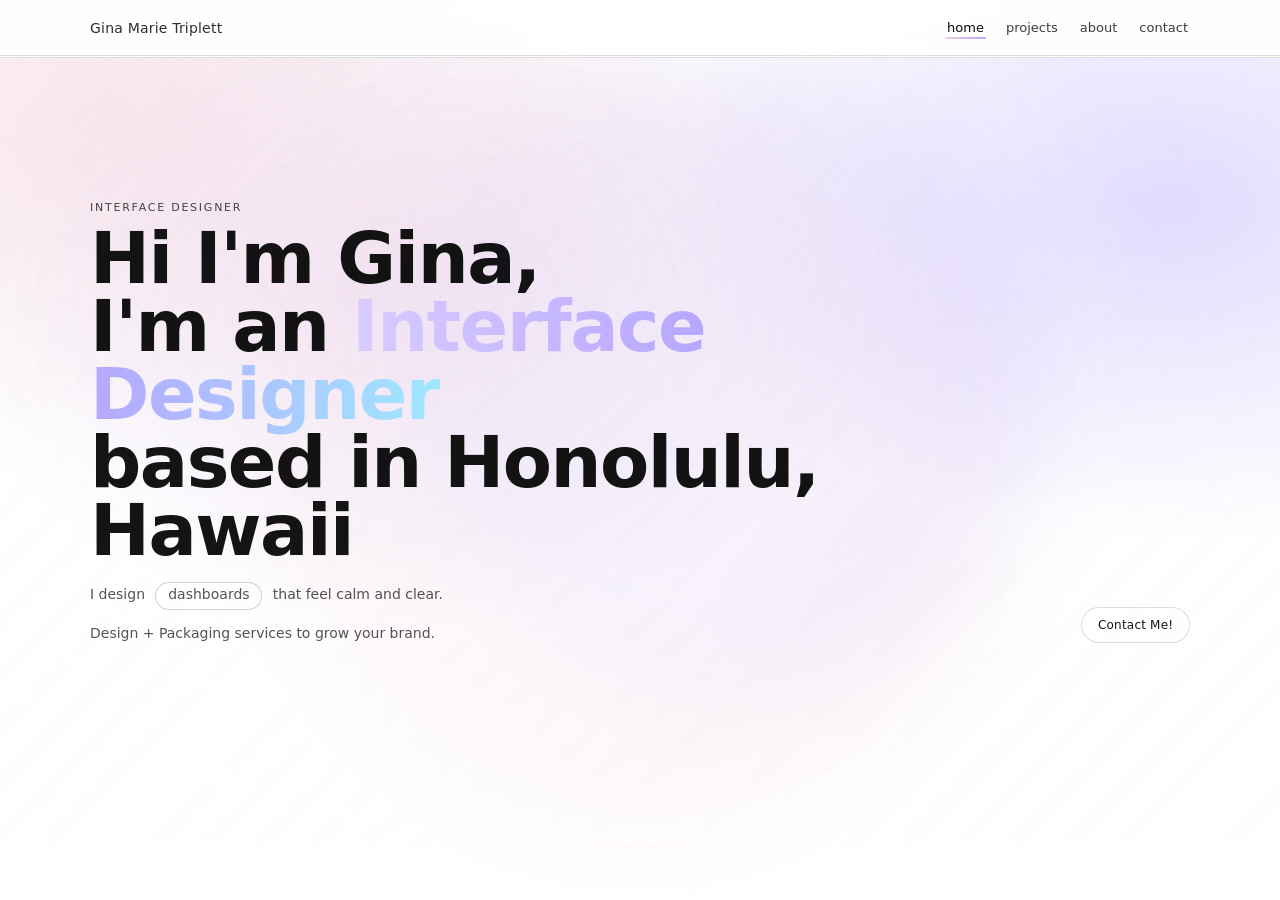
==== index.html @ 63e557dd "init" ====
<!doctype html>
<html lang="en">

<head>
    <meta charset="utf-8" />
    <meta name="viewport" content="width=device-width,initial-scale=1" />
    <title>Gina Marie Triplett — Portfolio</title>

    <!-- CONNECT CSS -->
    <link rel="stylesheet" href="./css/style.css" />
</head>

<body class="is-loading">

    <!-- FLUID BACKGROUND (GLOBAL) -->
    <div class="bg" aria-hidden="true">
        <div class="blob blob--1"></div>
        <div class="blob blob--2"></div>
        <div class="blob blob--3"></div>
    </div>

    <!-- LOADER -->
    <div class="loader" id="loader" aria-label="Loading screen" role="status">
        <div class="loader-parallax" aria-hidden="true">
            <div class="layer l1"></div>
            <div class="layer l2"></div>
            <div class="layer l3"></div>
            <div class="layer grain"></div>
        </div>

        <div class="loader-inner">
            <div class="loader-row">
                <span class="loader-brand">Gina Marie Triplett</span>
                <span class="loader-pct" id="loaderPct">0%</span>
            </div>

            <div class="loader-bar" aria-hidden="true">
                <div class="loader-fill" id="loaderFill"></div>
            </div>

            <p class="loader-sub">Loading portfolio…</p>
        </div>
    </div>

    <!-- HEADER -->
    <header class="site-header">
        <div class="wrap nav">
            <a class="brand" href="#top">Gina Marie Triplett</a>

            <nav class="menu" aria-label="Primary">
                <a href="#top" class="active">home</a>
                <a href="#projects">projects</a>
                <a href="#about">about</a>
                <a href="#contact">contact</a>
            </nav>
        </div>

        <div class="progress" aria-hidden="true">
            <span id="progressFill"></span>
        </div>
    </header>

    <!-- SNAP SCROLL -->
    <main class="snap" id="snap">

        <!-- HERO -->
        <section class="snap-sec hero" id="top" aria-label="Hero" data-theme="hero">
            <div class="hero-parallax" aria-hidden="true">
                <div class="layer l1"></div>
                <div class="layer l2"></div>
                <div class="layer l3"></div>
                <div class="layer grain"></div>
            </div>

            <div class="wrap hero-grid">
                <div class="hero-copy anim hero-parallax-text">
                    <p class="eyebrow">INTERFACE DESIGNER</p>

                    <h1 class="typing">
                        Hi I'm Gina,<br>
                        I'm an <span class="accent">Interface Designer</span><br>
                        based in Honolulu, Hawaii
                    </h1>

                    <p class="rotator" aria-label="Rotating tagline">
                        <span>I design</span>
                        <span class="rotator-word" id="rotWord">interfaces</span>
                        <span>that feel calm and clear.</span>
                    </p>

                    <p class="lead">Design + Packaging services to grow your brand.</p>
                </div>

                <div class="hero-cta anim hero-parallax-text">
                    <a class="btn btn-outline" href="#contact">Contact Me!</a>
                </div>
            </div>
        </section>

        <!-- PROJECTS -->
        <section class="snap-sec projects" id="projects" aria-label="Projects" data-theme="projects">
            <div class="wrap panel panel--glass">

                <div class="strip" aria-label="Skills banner">
                    <div class="strip-inner">
                        <div class="marquee" aria-hidden="true">
                            <span>Interface Design</span><span class="dot">•</span>
                            <span>Design Systems</span><span class="dot">•</span>
                            <span>Logo Design</span><span class="dot">•</span>
                            <span>Brand Identity</span><span class="dot">•</span>
                            <span>Packaging Strategy</span><span class="dot">•</span>
                            <span>Scroll-Trigger Transitions</span><span class="dot">•</span>
                            <span>Motion &amp; Animation</span><span class="dot">•</span>
                            <span>Interactive Prototypes</span><span class="dot">•</span>
                            <span>Responsive Web Design</span><span class="dot">•</span>
                            <span>UI Architecture</span><span class="dot">•</span>
                            <span>Thoughtful Micro-Interactions</span><span class="dot">•</span>
                            <span>Calm, Clear UX</span><span class="dot">•</span>
                            <span>Designed in Honolulu</span><span class="dot">•</span>

                            <span>Interface Design</span><span class="dot">•</span>
                            <span>Design Systems</span><span class="dot">•</span>
                            <span>Logo Design</span><span class="dot">•</span>
                            <span>Brand Identity</span><span class="dot">•</span>
                            <span>Packaging Strategy</span><span class="dot">•</span>
                            <span>Scroll-Trigger Transitions</span><span class="dot">•</span>
                            <span>Motion &amp; Animation</span><span class="dot">•</span>
                            <span>Interactive Prototypes</span><span class="dot">•</span>
                            <span>Responsive Web Design</span><span class="dot">•</span>
                            <span>UI Architecture</span><span class="dot">•</span>
                            <span>Thoughtful Micro-Interactions</span><span class="dot">•</span>
                            <span>Calm, Clear UX</span><span class="dot">•</span>
                            <span>Designed in Honolulu</span><span class="dot">•</span>
                        </div>
                    </div>
                </div>

                <div class="section-head anim">
                    <p class="eyebrow">SELECTED WORK</p>
                    <h2 class="h2">Projects</h2>
                    <p class="muted">A few highlights from UI, branding, and web builds.</p>
                </div>

                <div class="grid anim" aria-label="Project grid">
                    <a class="card card--featured" href="aetherair-branding/index.html">
                        <div class="thumb"
                            style="background-image:url('aetherair-branding/img/1-branding-airline-gate-aa.png')"></div>
                        <div class="meta">
                            <h3>Aether Airlines - Branding</h3>
                            <p>Logo Design, Brand Identity</p>
                        </div>
                    </a>

                    <a class="card" href="#">
                        <div class="thumb" style="background-image:url('img/1-aetherair-website.png')">
                        </div>
                        <div class="meta">
                            <h3>Aether Airlines - Website</h3>
                            <p>Responsive Web Design, UI Architecture</p>
                        </div>
                    </a>

                    <a class="card" href="#">
                        <div class="thumb" style="background-image:url('img/1-aetherair-mobileapp.png')">
                        </div>
                        <div class="meta">
                            <h3>Aether Airlines - Mobile App</h3>
                            <p>Mobile Design, Airline Mobile Features</p>
                        </div>
                    </a>

                    <a class="card" href="#">
                        <div class="thumb" style="background-image:url('img/amsterdam-thumbnail-logo.png')">
                        </div>
                        <div class="meta">
                            <h3>Amsterdam Logo</h3>
                            <p>Logo Design</p>
                        </div>
                    </a>

                    <a class="card" href="#">
                        <div class="thumb" style="background-image:url('img/animation-yellow-bg-logo.png')">
                        </div>
                        <div class="meta">
                            <h3>L&L Animation</h3>
                            <p>Motion Graphics, Brand Identity Animation</p>
                        </div>
                    </a>

                    <a class="card" href="#">
                        <div class="thumb" style="background-image:url('img/volt-mock-logo.png')">
                        </div>
                        <div class="meta">
                            <h3>Volt Fitness Tracker</h3>
                            <p>Brand Identity, Logo Design, Website Design</p>
                        </div>
                    </a>
                </div>
            </div>
        </section>

        <!-- ABOUT -->
        <section class="snap-sec about" id="about" aria-label="About" data-theme="about">
            <div class="wrap panel panel--glass">
                <div class="about-card anim">
                    <img class="about-img" src="img/1-profilepic.jpg" alt="Portrait of Gina Marie Triplett" />

                    <div class="about-copy">
                        <p class="eyebrow">THE CREATIVE</p>
                        <h2>About Me</h2>

                        <p class="muted">
                            I’m an interface designer based in Honolulu, focused on building clean, structured visual
                            systems for digital products. My work emphasizes clarity, consistency, and thoughtful
                            interaction design.
                        </p>

                        <p class="muted">
                            Outside of design, I’m usually at the beach, running, or training at the gym.
                            I also love baking and decompressing with Nintendo Switch games.
                        </p>

                        <a class="btn btn-outline" href="#">Read More</a>
                    </div>
                </div>
            </div>
        </section>

        <!-- CONTACT -->
        <section class="snap-sec contact" id="contact" aria-label="Contact" data-theme="contact">
            <div class="wrap panel panel--glass">
                <div class="contact-card anim">
                    <div class="contact-copy">
                        <p class="eyebrow">WORK TOGETHER</p>
                        <h2>Contact</h2>
                        <p class="muted">Impacting the world one design at a time.</p>

                        <div class="contact-actions">
                            <a class="btn btn-outline" href="#" target="_blank" rel="noreferrer">LinkedIn</a>
                            <a class="btn btn-outline" href="mailto:you@example.com">Email</a>
                            <a class="btn btn-outline" href="#" target="_blank" rel="noreferrer">Resume</a>
                        </div>
                    </div>
                </div>
            </div>
        </section>

        <!-- FOOTER -->
        <section class="snap-sec footer-sec" aria-label="Footer" data-theme="footer">
            <footer class="footer wrap anim">
                <div class="footer-row">
                    <small>© <span id="year"></span> Gina Marie Triplett</small>
                    <nav class="footer-links" aria-label="Footer links">
                        <a href="#top">Home</a>
                        <a href="#projects">Projects</a>
                        <a href="#about">About</a>
                        <a href="#contact">Contact</a>
                    </nav>
                </div>
            </footer>
        </section>

    </main>

    <!-- CONNECT JS -->
    <script src="./js/script.js"></script>
</body>

</html>
---- css/style.css ----
/* =========================================================
   01) TOKENS / ROOT
========================================================= */
:root {
    --bg: #ffffff;
    --ink: #0b0b0b;
    --muted: rgba(11, 11, 11, .65);
    --line: rgba(11, 11, 11, .14);

    --pink: #f6cfd9;
    --purple: #b6a7ff;

    --radius: 999px;
    --wrap: 1100px;
    --headerH: 56px;

    --grad: linear-gradient(135deg, var(--pink), var(--purple));

    --mx: 50vw;
    --my: 50vh;

    --c1: rgba(246, 207, 217, .50);
    --c2: rgba(182, 167, 255, .42);
    --c3: rgba(255, 255, 255, .14);
}

/* =========================================================
   02) BASE / RESET
========================================================= */
* {
    box-sizing: border-box;
}

html,
body {
    height: 100%;
}

body {
    margin: 0;
    font-family: ui-sans-serif, system-ui, -apple-system, Segoe UI, Roboto, Helvetica, Arial;
    color: var(--ink);
    background: var(--bg);
    overflow: hidden;
}

a {
    color: inherit;
    text-decoration: none;
}

.wrap {
    width: min(var(--wrap), calc(100% - 56px));
    margin-inline: auto;
}

.eyebrow {
    margin: 0 0 10px;
    font-size: 11px;
    letter-spacing: .16em;
    text-transform: uppercase;
    opacity: .78;
}

.h2 {
    margin: 0 0 10px;
    font-size: clamp(28px, 3.2vw, 44px);
    letter-spacing: -.02em;
}

.muted {
    margin: 0;
    color: var(--muted);
}

.snap,
.site-header,
.loader {
    position: relative;
    z-index: 1;
}

/* =========================================================
   02.5) LOADER
========================================================= */
body.is-loading {
    overflow: hidden;
}

body.is-loading .snap {
    pointer-events: none;
}

.loader {
    position: fixed;
    inset: 0;
    z-index: 9999;
    display: grid;
    place-items: center;
    overflow: hidden;
    background: transparent;
    transition: opacity .5s ease, visibility .5s ease;
}

.loader.is-hidden {
    opacity: 0;
    visibility: hidden;
    pointer-events: none;
}

.loader-parallax {
    position: absolute;
    inset: 0;
    pointer-events: none;
}

.loader-parallax .layer.l1 {
    position: absolute;
    inset: -10%;
    background: var(--grad);
    opacity: .85;
    transform: translate3d(0, calc(var(--lpy, 0px) * 0.12), 0) scale(1.05);
}

.loader-parallax .layer.l2 {
    position: absolute;
    inset: -20%;
    background:
        radial-gradient(circle at 18% 28%, rgba(255, 255, 255, .55), transparent 42%),
        radial-gradient(circle at 80% 40%, rgba(255, 255, 255, .35), transparent 46%),
        radial-gradient(circle at 55% 78%, rgba(0, 0, 0, .10), transparent 44%);
    transform: translate3d(0, calc(var(--lpy, 0px) * 0.22), 0);
    filter: blur(2px);
    opacity: .92;
}

.loader-parallax .layer.l3 {
    position: absolute;
    inset: 0;
    background:
        radial-gradient(circle at 50% 30%, rgba(255, 255, 255, .25), transparent 52%),
        radial-gradient(circle at 50% 90%, rgba(0, 0, 0, .12), transparent 45%);
    transform: translate3d(0, calc(var(--lpy, 0px) * 0.34), 0);
    opacity: .9;
}

.loader-parallax .layer.grain {
    position: absolute;
    inset: 0;
    opacity: .22;
    background-image:
        repeating-linear-gradient(0deg, rgba(0, 0, 0, .06), rgba(0, 0, 0, .06) 1px, transparent 1px, transparent 3px),
        repeating-linear-gradient(90deg, rgba(0, 0, 0, .04), rgba(0, 0, 0, .04) 1px, transparent 1px, transparent 4px);
    mix-blend-mode: soft-light;
}

.loader-inner {
    position: relative;
    z-index: 1;
    width: min(520px, calc(100% - 56px));
    background: rgba(255, 255, 255, .62);
    border: 1px solid rgba(0, 0, 0, .12);
    border-radius: 22px;
    padding: 18px;
    backdrop-filter: blur(10px);
    -webkit-backdrop-filter: blur(10px);
    box-shadow: 0 22px 70px rgba(0, 0, 0, .12);
}

.loader-row {
    display: flex;
    align-items: baseline;
    justify-content: space-between;
    gap: 16px;
    margin-bottom: 12px;
}

.loader-brand {
    font-size: 14px;
    letter-spacing: .2px;
    opacity: .9;
}

.loader-pct {
    font-size: 12px;
    opacity: .8;
}

.loader-bar {
    height: 10px;
    border-radius: 999px;
    border: 1px solid rgba(0, 0, 0, .16);
    overflow: hidden;
    background: rgba(255, 255, 255, .60);
}

.loader-fill {
    height: 100%;
    width: 0%;
    background: rgba(0, 0, 0, .85);
    border-radius: 999px;
    transition: width .08s linear;
}

.loader-sub {
    margin: 12px 0 0;
    font-size: 12px;
    color: rgba(0, 0, 0, .65);
}

/* =========================================================
   03) GLOBAL FLUID BACKGROUND
========================================================= */
.bg {
    position: fixed;
    inset: 0;
    z-index: -1;
    overflow: hidden;
    pointer-events: none;
    background:
        radial-gradient(1200px 900px at 30% 10%, rgba(0, 0, 0, .03), transparent 60%),
        var(--bg);
}

.blob {
    position: absolute;
    left: var(--mx);
    top: var(--my);
    width: 58vmax;
    height: 58vmax;
    border-radius: 999px;
    transform: translate(-50%, -50%);
    filter: blur(44px);
    opacity: .95;
    will-change: left, top, transform;
    mix-blend-mode: normal;
}

.blob--1 {
    background: var(--c1);
}

.blob--2 {
    background: var(--c2);
    width: 50vmax;
    height: 50vmax;
    opacity: .85;
}

.blob--3 {
    background: var(--c3);
    width: 42vmax;
    height: 42vmax;
    opacity: .70;
}

.bg::after {
    content: "";
    position: absolute;
    inset: -20%;
    background:
        radial-gradient(circle at var(--mx) var(--my), rgba(0, 0, 0, .035), transparent 40%),
        repeating-linear-gradient(120deg, rgba(0, 0, 0, .02), rgba(0, 0, 0, .02) 1px, transparent 1px, transparent 12px);
    opacity: .22;
}

/* =========================================================
   04) SHARED COMPONENTS
========================================================= */
.btn {
    display: inline-flex;
    align-items: center;
    justify-content: center;
    padding: 10px 16px;
    border-radius: var(--radius);
    font-size: 12px;
    letter-spacing: .2px;
    white-space: nowrap;
}

.btn-outline {
    border: 1px solid var(--line);
    background: rgba(255, 255, 255, .45);
    transition: transform .25s ease, box-shadow .25s ease, border-color .25s ease;
}

.btn-outline:hover {
    border-color: rgba(182, 167, 255, .65);
    transform: translateY(-2px);
    box-shadow: 0 12px 28px rgba(182, 167, 255, .18);
}

.panel {
    border-radius: 28px;
    padding: clamp(22px, 4vw, 44px);
    border: 1px solid rgba(255, 255, 255, .40);
    background: rgba(255, 255, 255, .35);
    backdrop-filter: blur(12px);
    -webkit-backdrop-filter: blur(12px);
    box-shadow: 0 22px 70px rgba(0, 0, 0, .10);
}

.panel--glass {
    position: relative;
    overflow: hidden;
}

.panel--glass::before {
    content: "";
    position: absolute;
    inset: -2px;
    pointer-events: none;
    background:
        radial-gradient(900px 420px at 18% 12%, rgba(255, 255, 255, .55), transparent 55%),
        radial-gradient(700px 360px at 82% 8%, rgba(255, 255, 255, .35), transparent 60%);
    opacity: .55;
}

.panel--glass>* {
    position: relative;
    z-index: 1;
}

.anim {
    opacity: 0;
    transform: translateY(14px);
    transition: opacity .6s ease, transform .6s ease;
}

.anim.in {
    opacity: 1;
    transform: translateY(0);
}

/* =========================================================
   05) HEADER + SCROLLER
========================================================= */
.site-header {
    position: fixed;
    width: 100%;
    top: 0;
    z-index: 50;
    background: rgba(255, 255, 255, .92);
    backdrop-filter: blur(10px);
    border-bottom: 1px solid var(--line);
}

.nav {
    display: flex;
    align-items: center;
    justify-content: space-between;
    gap: 16px;
    padding: 14px 0;
}

.brand {
    font-size: 14px;
    letter-spacing: .2px;
    opacity: .85;
}

.menu {
    display: flex;
    gap: 18px;
    font-size: 13px;
}

.menu a {
    padding: 6px 2px;
    opacity: .8;
    position: relative;
}

.menu a.active {
    opacity: 1;
}

.menu a.active::after {
    content: "";
    position: absolute;
    left: 0;
    right: 0;
    bottom: 2px;
    height: 2px;
    background: linear-gradient(90deg, var(--pink), var(--purple));
    border-radius: 99px;
}

.progress {
    height: 2px;
    background: transparent;
    border-top: 1px solid var(--line);
}

.progress span {
    display: block;
    height: 100%;
    width: 0%;
    background: rgba(0, 0, 0, .8);
    transform-origin: left;
}

/* ✅ SINGLE, CLEAN SNAP CONFIG (this fixes “squished”) */
.snap {
    height: calc(100vh - var(--headerH));
    overflow-y: auto;
    scroll-snap-type: y proximity;
    /* smooth snap */
    scroll-behavior: smooth;
    scroll-padding-top: calc(var(--headerH) + 18px);
    overscroll-behavior: contain;
    -webkit-overflow-scrolling: touch;
}

.snap-sec {
    scroll-snap-align: start;
    min-height: calc(100vh - var(--headerH));
    padding-block: clamp(56px, 7vh, 92px);
    border-top: 1px solid var(--line);
    position: relative;
    display: block;
    scroll-margin-top: calc(var(--headerH) + 18px);
}

.snap-sec:first-child {
    border-top: 0;
}

.hero,
.projects,
.about,
.contact,
.footer-sec {
    background: transparent !important;
}

/* =========================================================
   06) HERO
========================================================= */
.hero {
    display: flex;
    align-items: center;
    overflow: hidden;
    color: rgba(0, 0, 0, .92);
}

.hero-parallax {
    position: absolute;
    inset: 0;
    z-index: 0;
    pointer-events: none;
}

.hero>.wrap {
    position: relative;
    z-index: 1;
}

.hero-parallax .l1 {
    position: absolute;
    inset: -12%;
    background:
        radial-gradient(900px 520px at 18% 22%, rgba(246, 207, 217, .55), transparent 60%),
        radial-gradient(820px 520px at 82% 30%, rgba(182, 167, 255, .45), transparent 62%),
        linear-gradient(135deg, rgba(255, 255, 255, .75), rgba(255, 255, 255, .55));
    opacity: .9;
    transform: translate3d(0, calc(var(--py, 0px) * .10), 0) scale(1.04);
}

.hero-parallax .l2 {
    position: absolute;
    inset: -10%;
    background:
        radial-gradient(circle at var(--mx) var(--my),
            rgba(255, 255, 255, .40),
            rgba(255, 255, 255, .10) 38%,
            transparent 62%);
    opacity: .8;
    transform: translate3d(0, calc(var(--py, 0px) * .16), 0);
}

.hero-parallax .l3 {
    position: absolute;
    inset: -18%;
    background:
        radial-gradient(720px 520px at var(--mx) var(--my), rgba(246, 207, 217, .30), transparent 62%),
        radial-gradient(760px 520px at var(--mx) var(--my), rgba(182, 167, 255, .24), transparent 64%);
    opacity: .7;
    filter: blur(2px);
    transform: translate3d(0, calc(var(--py, 0px) * .24), 0);
}

.hero-parallax .grain {
    position: absolute;
    inset: 0;
    opacity: .14;
    background-image:
        repeating-linear-gradient(0deg, rgba(0, 0, 0, .05), rgba(0, 0, 0, .05) 1px, transparent 1px, transparent 3px),
        repeating-linear-gradient(90deg, rgba(0, 0, 0, .035), rgba(0, 0, 0, .035) 1px, transparent 1px, transparent 4px);
    mix-blend-mode: soft-light;
}

.hero-grid {
    display: grid;
    grid-template-columns: 1fr auto;
    align-items: end;
    gap: 24px;
}

h1 {
    margin: 0;
    font-size: clamp(48px, 5.6vw, 82px);
    line-height: .95;
    letter-spacing: -1.5px;
}

.accent {
    background: linear-gradient(90deg, #d8ccff, #b6a7ff, #9fe7ff);
    -webkit-background-clip: text;
    background-clip: text;
    color: transparent;

    animation: floatText 4s ease-in-out infinite;
}

@keyframes floatText {
    0% {
        transform: translateY(0px);
    }

    50% {
        transform: translateY(-4px);
    }

    100% {
        transform: translateY(0px);
    }
}

.lead {
    margin: 14px 0 0;
    color: rgba(11, 11, 11, .7);
    font-size: 14px;
    line-height: 1.4;
}

.hero-parallax-text {
    transform: translate3d(0, calc(var(--tpy, 0px) * -0.10), 0);
    will-change: transform;
}

.rotator {
    margin: 18px 0 0;
    font-size: 14px;
    color: rgba(11, 11, 11, .7);
}

.rotator-word {
    display: inline-block;
    padding: 4px 8px 6px 8px;
    border-radius: 999px;
    border: 1px solid rgba(11, 11, 11, .18);
    background: rgba(255, 255, 255, .45);
    margin: 0 6px;
    min-width: 12ch;
    text-align: center;
    transition: opacity .25s ease, transform .25s ease;
    line-height: 1.1;
}

.rotator-word.fade {
    opacity: 0;
    transform: translateY(4px);
}

/* =========================================================
   07) PROJECTS
========================================================= */
.section-head {
    margin: 0 0 18px;
}

.strip {
    margin: 10px 0 26px;
    background: #242424;
    border-radius: 14px;
    overflow: hidden;
    border: 1px solid rgba(255, 255, 255, .15);
}

.strip-inner {
    overflow: hidden;
    padding: 14px 0;
}

.marquee {
    display: flex;
    align-items: center;
    gap: 18px;
    white-space: nowrap;
    animation: marquee 18s linear infinite;
    font-size: 13px;
    letter-spacing: .35px;
    font-weight: 550;
    color: #fff;
}

.marquee .dot {
    opacity: .7;
    color: rgba(255, 255, 255, .7);
}

@keyframes marquee {
    from {
        transform: translateX(0);
    }

    to {
        transform: translateX(-50%);
    }
}

.grid {
    display: grid;
    grid-template-columns: repeat(3, minmax(0, 1fr));
    grid-auto-rows: 1fr;
    gap: 16px;
}

.card--featured {
    grid-column: 1 / span 2;
    grid-row: span 2;
}

.card--featured .thumb {
    aspect-ratio: 16 / 11;
    min-height: 360px;
}

.card--featured .meta h3 {
    font-size: 16px;
}

@media (max-width: 900px) {
    .grid {
        grid-template-columns: 1fr;
    }

    .card--featured {
        grid-column: auto;
        grid-row: auto;
    }

    .card--featured .thumb {
        min-height: 240px;
    }
}

.card {
    border: 1px solid rgba(255, 255, 255, .42);
    border-radius: 18px;
    overflow: hidden;
    background: rgba(255, 255, 255, .42);
    backdrop-filter: blur(10px);
    -webkit-backdrop-filter: blur(10px);
    box-shadow: 0 18px 50px rgba(0, 0, 0, .10);
    transition: transform .25s ease, box-shadow .25s ease, border-color .25s ease;
}

.card:hover {
    transform: translateY(-6px);
    box-shadow: 0 26px 70px rgba(0, 0, 0, .16);
    border-color: rgba(255, 255, 255, .75);
}

.thumb {
    width: 100%;
    aspect-ratio: 16/10;
    background-size: cover;
    background-position: center;
    position: relative;
}

.thumb::after {
    content: "";
    position: absolute;
    inset: 0;
    background: linear-gradient(180deg, rgba(255, 255, 255, .10), rgba(0, 0, 0, .08));
}

.meta {
    padding: 12px 12px 14px;
}

.meta h3 {
    margin: 0;
    font-size: 14px;
    letter-spacing: -.01em;
}

.meta p {
    margin: 6px 0 0;
    font-size: 12px;
    color: var(--muted);
}

/* =========================================================
   08) ABOUT
========================================================= */
.about {
    display: flex;
    align-items: center;
    justify-content: center;
    color: var(--ink);
}

.about-card {
    width: min(1000px, 100%);
    display: grid;
    grid-template-columns: 380px 1fr;
    gap: 60px;
    align-items: center;
    border-radius: 32px;
    padding: 60px;
    background: rgba(255, 255, 255, .55);
    backdrop-filter: blur(10px);
    border: 1px solid rgba(255, 255, 255, .4);
}

.about-img {
    width: 100%;
    aspect-ratio: 1 / 1;
    border-radius: 22px;
    border: 1px solid rgba(255, 255, 255, .22);
    object-fit: cover;
    display: block;
}

/* =========================================================
   09) CONTACT
========================================================= */
.contact {
    display: flex;
    align-items: center;
    justify-content: center;
}

.contact-card {
    display: grid;
    grid-template-columns: 1fr 320px;
    gap: 40px;
    align-items: center;
    border-radius: 32px;
    padding: clamp(28px, 4.5vw, 60px);
    background: rgba(255, 255, 255, .55);
    backdrop-filter: blur(10px);
    border: 1px solid rgba(255, 255, 255, .4);
}

.contact-actions {
    display: flex;
    gap: 14px;
    flex-wrap: wrap;
    margin-top: 26px;
}

/* =========================================================
   10) FOOTER
========================================================= */
.footer-sec {
    display: flex;
    align-items: center;
}

.footer-row {
    display: flex;
    align-items: center;
    justify-content: space-between;
    gap: 16px;
    padding: 18px 0;
    border-top: 1px solid var(--line);
}

.footer-links {
    display: flex;
    gap: 14px;
    font-size: 12px;
    opacity: .75;
}

.footer-links a:hover {
    opacity: 1;
}

/* =========================================================
   11) RESPONSIVE
========================================================= */
@media (max-width: 900px) {
    .menu {
        display: flex;
        gap: 14px;
        font-size: 13px;
    }

    .menu a[href="#top"] {
        display: none;
    }

    .nav {
        padding: 12px 0;
    }

    .hero-grid {
        grid-template-columns: 1fr;
    }

    .about-card {
        grid-template-columns: 1fr;
        gap: 32px;
        padding: 44px;
    }

    .about-img {
        max-width: 420px;
        margin: 0 auto;
    }

    .contact-card {
        grid-template-columns: 1fr;
    }

    .contact-actions {
        justify-content: center;
    }
}
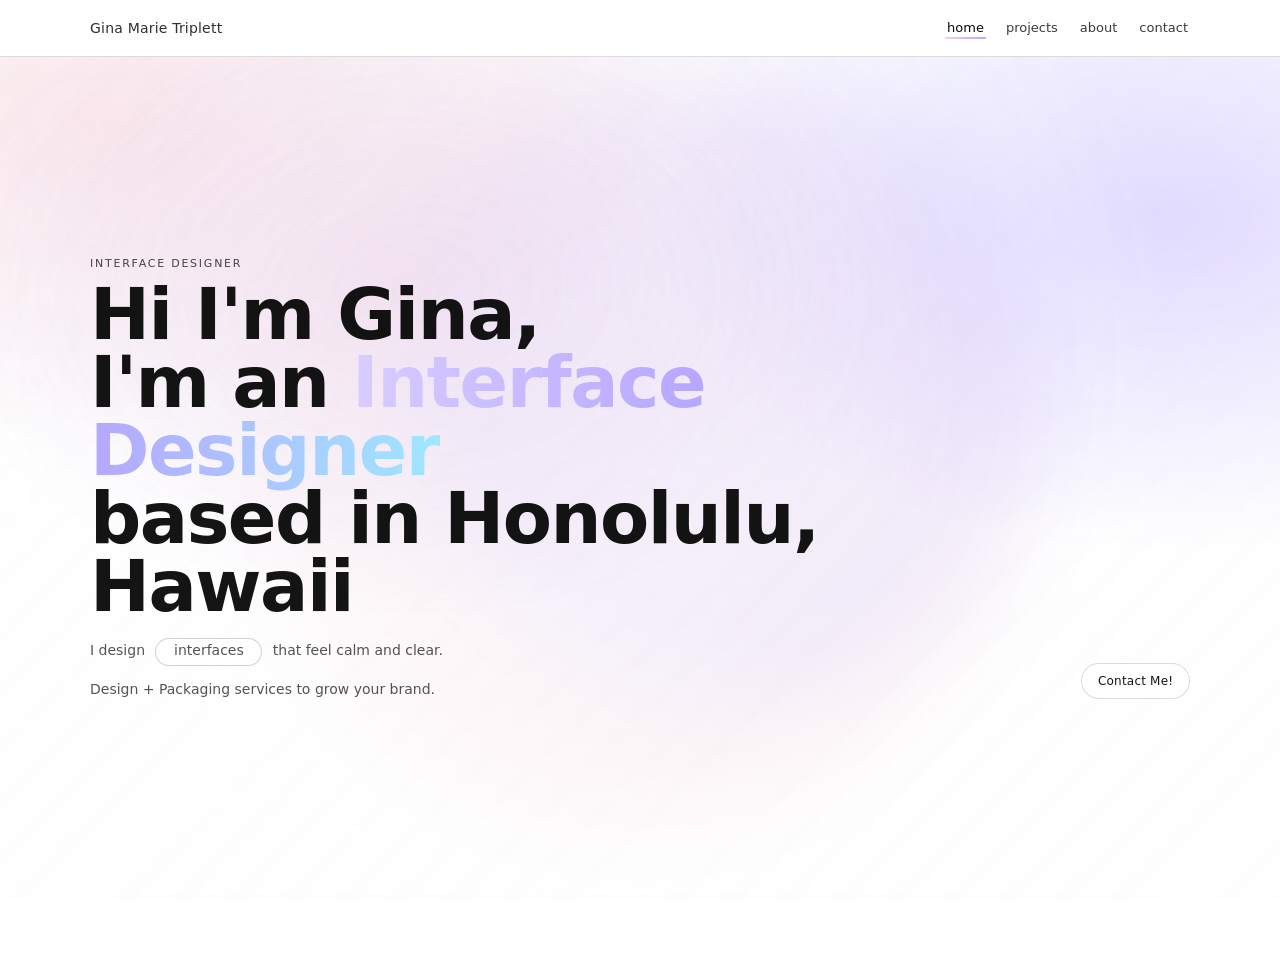
==== commit dfef7a7f: "seperated js into seperate files, fixed a bunch of other stuff" ====
--- a/index.html
+++ b/index.html
@@ -7,19 +7,22 @@
     <title>Gina Marie Triplett — Portfolio</title>
 
     <!-- CONNECT CSS -->
-    <link rel="stylesheet" href="./css/style.css" />
+    <link rel="stylesheet" href="css/style.css" />
 </head>
 
-<body class="is-loading">
+<body>
 
     <!-- FLUID BACKGROUND (GLOBAL) -->
+    <link rel="stylesheet" href="css/fluidbackground.css" />
     <div class="bg" aria-hidden="true">
         <div class="blob blob--1"></div>
         <div class="blob blob--2"></div>
         <div class="blob blob--3"></div>
     </div>
+    <script src="js/fluidbackground.js"></script>
 
     <!-- LOADER -->
+    <link rel="stylesheet" href="css/loader.css" />
     <div class="loader" id="loader" aria-label="Loading screen" role="status">
         <div class="loader-parallax" aria-hidden="true">
             <div class="layer l1"></div>
@@ -41,6 +44,7 @@
             <p class="loader-sub">Loading portfolio…</p>
         </div>
     </div>
+    <script src="js/loader.js"></script>
 
     <!-- HEADER -->
     <header class="site-header">
@@ -58,10 +62,11 @@
         <div class="progress" aria-hidden="true">
             <span id="progressFill"></span>
         </div>
+
     </header>
 
-    <!-- SNAP SCROLL -->
-    <main class="snap" id="snap">
+    <!-- SCROLL TRACKING -->
+    <main class="scroll-parent" id="scroll-parent">
 
         <!-- HERO -->
         <section class="snap-sec hero" id="top" aria-label="Hero" data-theme="hero">
@@ -143,8 +148,9 @@
 
                 <div class="grid anim" aria-label="Project grid">
                     <a class="card card--featured" href="aetherair-branding/index.html">
-                        <div class="thumb"
-                            style="background-image:url('aetherair-branding/img/1-branding-airline-gate-aa.png')"></div>
+                        <div class="thumb">
+                            <img src="aetherair-branding/img/1-branding-airline-gate-aa.png" alt="Aether Airlines branding shown on an airport gate sign" class="sr-only" width="" height="" />
+                        </div>
                         <div class="meta">
                             <h3>Aether Airlines - Branding</h3>
                             <p>Logo Design, Brand Identity</p>
@@ -152,7 +158,8 @@
                     </a>
 
                     <a class="card" href="#">
-                        <div class="thumb" style="background-image:url('img/1-aetherair-website.png')">
+                        <div class="thumb">
+                            <img src="img/1-aetherair-website.png" alt="Aether Airlines website design" class="sr-only" width="" height="" />
                         </div>
                         <div class="meta">
                             <h3>Aether Airlines - Website</h3>
@@ -262,8 +269,11 @@
 
     </main>
 
-    <!-- CONNECT JS -->
-    <script src="./js/script.js"></script>
+    <!-- ENABLE ON SCROLL TRIGGER EVENTS -->
+    <link rel="stylesheet" href="css/scrolltriggers.css">
+    <script src="js/scrolltriggers.js"></script>
+
+    
 </body>
 
 </html>
--- a/css/style.css
+++ b/css/style.css
@@ -36,12 +36,17 @@
     height: 100%;
 }
 
+/* ENABLE SMOOTH SCROLLING */
+html {
+    scroll-behavior: smooth;   
+}
+
 body {
     margin: 0;
     font-family: ui-sans-serif, system-ui, -apple-system, Segoe UI, Roboto, Helvetica, Arial;
     color: var(--ink);
     background: var(--bg);
-    overflow: hidden;
+    /* overflow: hidden; */
 }
 
 a {
@@ -80,189 +85,15 @@
     z-index: 1;
 }
 
-/* =========================================================
-   02.5) LOADER
-========================================================= */
-body.is-loading {
-    overflow: hidden;
-}
-
-body.is-loading .snap {
-    pointer-events: none;
-}
-
-.loader {
-    position: fixed;
-    inset: 0;
-    z-index: 9999;
-    display: grid;
-    place-items: center;
-    overflow: hidden;
-    background: transparent;
-    transition: opacity .5s ease, visibility .5s ease;
-}
-
-.loader.is-hidden {
-    opacity: 0;
-    visibility: hidden;
-    pointer-events: none;
-}
-
-.loader-parallax {
-    position: absolute;
-    inset: 0;
-    pointer-events: none;
-}
-
-.loader-parallax .layer.l1 {
-    position: absolute;
-    inset: -10%;
-    background: var(--grad);
-    opacity: .85;
-    transform: translate3d(0, calc(var(--lpy, 0px) * 0.12), 0) scale(1.05);
-}
-
-.loader-parallax .layer.l2 {
-    position: absolute;
-    inset: -20%;
-    background:
-        radial-gradient(circle at 18% 28%, rgba(255, 255, 255, .55), transparent 42%),
-        radial-gradient(circle at 80% 40%, rgba(255, 255, 255, .35), transparent 46%),
-        radial-gradient(circle at 55% 78%, rgba(0, 0, 0, .10), transparent 44%);
-    transform: translate3d(0, calc(var(--lpy, 0px) * 0.22), 0);
-    filter: blur(2px);
-    opacity: .92;
-}
-
-.loader-parallax .layer.l3 {
-    position: absolute;
-    inset: 0;
-    background:
-        radial-gradient(circle at 50% 30%, rgba(255, 255, 255, .25), transparent 52%),
-        radial-gradient(circle at 50% 90%, rgba(0, 0, 0, .12), transparent 45%);
-    transform: translate3d(0, calc(var(--lpy, 0px) * 0.34), 0);
-    opacity: .9;
-}
-
-.loader-parallax .layer.grain {
-    position: absolute;
-    inset: 0;
-    opacity: .22;
-    background-image:
-        repeating-linear-gradient(0deg, rgba(0, 0, 0, .06), rgba(0, 0, 0, .06) 1px, transparent 1px, transparent 3px),
-        repeating-linear-gradient(90deg, rgba(0, 0, 0, .04), rgba(0, 0, 0, .04) 1px, transparent 1px, transparent 4px);
-    mix-blend-mode: soft-light;
-}
-
-.loader-inner {
-    position: relative;
-    z-index: 1;
-    width: min(520px, calc(100% - 56px));
-    background: rgba(255, 255, 255, .62);
-    border: 1px solid rgba(0, 0, 0, .12);
-    border-radius: 22px;
-    padding: 18px;
-    backdrop-filter: blur(10px);
-    -webkit-backdrop-filter: blur(10px);
-    box-shadow: 0 22px 70px rgba(0, 0, 0, .12);
-}
-
-.loader-row {
-    display: flex;
-    align-items: baseline;
-    justify-content: space-between;
-    gap: 16px;
-    margin-bottom: 12px;
-}
-
-.loader-brand {
-    font-size: 14px;
-    letter-spacing: .2px;
-    opacity: .9;
-}
-
-.loader-pct {
-    font-size: 12px;
-    opacity: .8;
-}
-
-.loader-bar {
-    height: 10px;
-    border-radius: 999px;
-    border: 1px solid rgba(0, 0, 0, .16);
-    overflow: hidden;
-    background: rgba(255, 255, 255, .60);
-}
-
-.loader-fill {
-    height: 100%;
-    width: 0%;
-    background: rgba(0, 0, 0, .85);
-    border-radius: 999px;
-    transition: width .08s linear;
-}
-
-.loader-sub {
-    margin: 12px 0 0;
-    font-size: 12px;
-    color: rgba(0, 0, 0, .65);
-}
-
-/* =========================================================
-   03) GLOBAL FLUID BACKGROUND
-========================================================= */
-.bg {
-    position: fixed;
-    inset: 0;
-    z-index: -1;
-    overflow: hidden;
-    pointer-events: none;
-    background:
-        radial-gradient(1200px 900px at 30% 10%, rgba(0, 0, 0, .03), transparent 60%),
-        var(--bg);
-}
-
-.blob {
-    position: absolute;
-    left: var(--mx);
-    top: var(--my);
-    width: 58vmax;
-    height: 58vmax;
-    border-radius: 999px;
-    transform: translate(-50%, -50%);
-    filter: blur(44px);
-    opacity: .95;
-    will-change: left, top, transform;
-    mix-blend-mode: normal;
-}
-
-.blob--1 {
-    background: var(--c1);
-}
-
-.blob--2 {
-    background: var(--c2);
-    width: 50vmax;
-    height: 50vmax;
-    opacity: .85;
-}
-
-.blob--3 {
-    background: var(--c3);
-    width: 42vmax;
-    height: 42vmax;
-    opacity: .70;
-}
-
-.bg::after {
-    content: "";
-    position: absolute;
-    inset: -20%;
-    background:
-        radial-gradient(circle at var(--mx) var(--my), rgba(0, 0, 0, .035), transparent 40%),
-        repeating-linear-gradient(120deg, rgba(0, 0, 0, .02), rgba(0, 0, 0, .02) 1px, transparent 1px, transparent 12px);
-    opacity: .22;
-}
+/* ENABLE RESPONSIVE IMAGES */
+img {
+    max-width: 100%;
+    height: auto;
+    display: block;
+}
+
+
+
 
 /* =========================================================
    04) SHARED COMPONENTS
@@ -321,17 +152,6 @@
     z-index: 1;
 }
 
-.anim {
-    opacity: 0;
-    transform: translateY(14px);
-    transition: opacity .6s ease, transform .6s ease;
-}
-
-.anim.in {
-    opacity: 1;
-    transform: translateY(0);
-}
-
 /* =========================================================
    05) HEADER + SCROLLER
 ========================================================= */
@@ -386,44 +206,16 @@
     border-radius: 99px;
 }
 
-.progress {
-    height: 2px;
-    background: transparent;
-    border-top: 1px solid var(--line);
-}
-
-.progress span {
-    display: block;
-    height: 100%;
-    width: 0%;
-    background: rgba(0, 0, 0, .8);
-    transform-origin: left;
-}
-
-/* ✅ SINGLE, CLEAN SNAP CONFIG (this fixes “squished”) */
-.snap {
-    height: calc(100vh - var(--headerH));
-    overflow-y: auto;
-    scroll-snap-type: y proximity;
-    /* smooth snap */
-    scroll-behavior: smooth;
-    scroll-padding-top: calc(var(--headerH) + 18px);
-    overscroll-behavior: contain;
-    -webkit-overflow-scrolling: touch;
-}
-
-.snap-sec {
-    scroll-snap-align: start;
+
+/* ADD SPACE BETWEEN SECTIONS */
+section {
+    padding: 2em 0;
+}
+
+.hero {
+    /* padding-block-start: calc(4em + var(--headerH)); */
+
     min-height: calc(100vh - var(--headerH));
-    padding-block: clamp(56px, 7vh, 92px);
-    border-top: 1px solid var(--line);
-    position: relative;
-    display: block;
-    scroll-margin-top: calc(var(--headerH) + 18px);
-}
-
-.snap-sec:first-child {
-    border-top: 0;
 }
 
 .hero,
@@ -440,7 +232,7 @@
 .hero {
     display: flex;
     align-items: center;
-    overflow: hidden;
+    /* overflow: hidden; */
     color: rgba(0, 0, 0, .92);
 }
 
@@ -449,6 +241,7 @@
     inset: 0;
     z-index: 0;
     pointer-events: none;
+    overflow: hidden;
 }
 
 .hero>.wrap {
@@ -688,6 +481,13 @@
     background: linear-gradient(180deg, rgba(255, 255, 255, .10), rgba(0, 0, 0, .08));
 }
 
+.thumb img {
+    width: 100%;
+    height: 100%;
+    object-fit: cover;
+    display: block;
+}
+
 .meta {
     padding: 12px 12px 14px;
 }
--- a/css/fluidbackground.css
+++ b/css/fluidbackground.css
@@ -0,0 +1,55 @@
+/* =========================================================
+   03) GLOBAL FLUID BACKGROUND
+========================================================= */
+.bg {
+    position: fixed;
+    inset: 0;
+    z-index: -1;
+    overflow: hidden;
+    pointer-events: none;
+    background:
+        radial-gradient(1200px 900px at 30% 10%, rgba(0, 0, 0, .03), transparent 60%),
+        var(--bg);
+}
+
+.blob {
+    position: absolute;
+    left: var(--mx);
+    top: var(--my);
+    width: 58vmax;
+    height: 58vmax;
+    border-radius: 999px;
+    transform: translate(-50%, -50%);
+    filter: blur(44px);
+    opacity: .95;
+    will-change: left, top, transform;
+    mix-blend-mode: normal;
+}
+
+.blob--1 {
+    background: var(--c1);
+}
+
+.blob--2 {
+    background: var(--c2);
+    width: 50vmax;
+    height: 50vmax;
+    opacity: .85;
+}
+
+.blob--3 {
+    background: var(--c3);
+    width: 42vmax;
+    height: 42vmax;
+    opacity: .70;
+}
+
+.bg::after {
+    content: "";
+    position: absolute;
+    inset: -20%;
+    background:
+        radial-gradient(circle at var(--mx) var(--my), rgba(0, 0, 0, .035), transparent 40%),
+        repeating-linear-gradient(120deg, rgba(0, 0, 0, .02), rgba(0, 0, 0, .02) 1px, transparent 1px, transparent 12px);
+    opacity: .22;
+}
--- a/css/loader.css
+++ b/css/loader.css
@@ -0,0 +1,127 @@
+/* =========================================================
+   02.5) LOADER
+========================================================= */
+body.is-loading {
+    overflow: hidden;
+}
+
+body.is-loading .snap {
+    pointer-events: none;
+}
+
+.loader {
+    position: fixed;
+    inset: 0;
+    z-index: 9999;
+    display: grid;
+    place-items: center;
+    overflow: hidden;
+    background: transparent;
+    transition: opacity .5s ease, visibility .5s ease;
+}
+
+.loader.is-hidden {
+    opacity: 0;
+    visibility: hidden;
+    pointer-events: none;
+}
+
+.loader-parallax {
+    position: absolute;
+    inset: 0;
+    pointer-events: none;
+}
+
+.loader-parallax .layer.l1 {
+    position: absolute;
+    inset: -10%;
+    background: var(--grad);
+    opacity: .85;
+    transform: translate3d(0, calc(var(--lpy, 0px) * 0.12), 0) scale(1.05);
+}
+
+.loader-parallax .layer.l2 {
+    position: absolute;
+    inset: -20%;
+    background:
+        radial-gradient(circle at 18% 28%, rgba(255, 255, 255, .55), transparent 42%),
+        radial-gradient(circle at 80% 40%, rgba(255, 255, 255, .35), transparent 46%),
+        radial-gradient(circle at 55% 78%, rgba(0, 0, 0, .10), transparent 44%);
+    transform: translate3d(0, calc(var(--lpy, 0px) * 0.22), 0);
+    filter: blur(2px);
+    opacity: .92;
+}
+
+.loader-parallax .layer.l3 {
+    position: absolute;
+    inset: 0;
+    background:
+        radial-gradient(circle at 50% 30%, rgba(255, 255, 255, .25), transparent 52%),
+        radial-gradient(circle at 50% 90%, rgba(0, 0, 0, .12), transparent 45%);
+    transform: translate3d(0, calc(var(--lpy, 0px) * 0.34), 0);
+    opacity: .9;
+}
+
+.loader-parallax .layer.grain {
+    position: absolute;
+    inset: 0;
+    opacity: .22;
+    background-image:
+        repeating-linear-gradient(0deg, rgba(0, 0, 0, .06), rgba(0, 0, 0, .06) 1px, transparent 1px, transparent 3px),
+        repeating-linear-gradient(90deg, rgba(0, 0, 0, .04), rgba(0, 0, 0, .04) 1px, transparent 1px, transparent 4px);
+    mix-blend-mode: soft-light;
+}
+
+.loader-inner {
+    position: relative;
+    z-index: 1;
+    width: min(520px, calc(100% - 56px));
+    background: rgba(255, 255, 255, .62);
+    border: 1px solid rgba(0, 0, 0, .12);
+    border-radius: 22px;
+    padding: 18px;
+    backdrop-filter: blur(10px);
+    -webkit-backdrop-filter: blur(10px);
+    box-shadow: 0 22px 70px rgba(0, 0, 0, .12);
+}
+
+.loader-row {
+    display: flex;
+    align-items: baseline;
+    justify-content: space-between;
+    gap: 16px;
+    margin-bottom: 12px;
+}
+
+.loader-brand {
+    font-size: 14px;
+    letter-spacing: .2px;
+    opacity: .9;
+}
+
+.loader-pct {
+    font-size: 12px;
+    opacity: .8;
+}
+
+.loader-bar {
+    height: 10px;
+    border-radius: 999px;
+    border: 1px solid rgba(0, 0, 0, .16);
+    overflow: hidden;
+    background: rgba(255, 255, 255, .60);
+}
+
+.loader-fill {
+    height: 100%;
+    width: 0%;
+    background: rgba(0, 0, 0, .85);
+    border-radius: 999px;
+    transition: width .08s linear;
+}
+
+.loader-sub {
+    margin: 12px 0 0;
+    font-size: 12px;
+    color: rgba(0, 0, 0, .65);
+}
--- a/css/scrolltriggers.css
+++ b/css/scrolltriggers.css
@@ -0,0 +1,44 @@
+/* ONSCROLL TRIGGER */
+.scroll-parent {
+    height: calc(100vh - var(--headerH));
+    margin-block-start: var(--headerH);
+    overflow-y: auto;
+}
+
+/* HIDE THE SCROLL PARENT SCROLLBAR */
+.scroll-parent::-webkit-scrollbar {
+    display: none;
+}
+.scroll-parent {
+  -ms-overflow-style: none;
+  scrollbar-width: none;
+}
+
+/* ONSCROLL PROGRESS BAR */
+.progress {
+    position: relative;
+    top: 1px;
+    height: 1px;
+    background: transparent;
+    /* border-top: 1px solid var(--line); */
+}
+
+.progress span {
+    display: block;
+    height: 100%;
+    width: 0%;
+    background: rgba(0, 0, 0, .8);
+    transform-origin: left;
+}
+
+/* ONSCROLL ANIMATE IN */
+.anim {
+    opacity: 0;
+    transform: translateY(14px);
+    transition: opacity .6s ease, transform .6s ease;
+}
+
+.anim.in {
+    opacity: 1;
+    transform: translateY(0);
+}
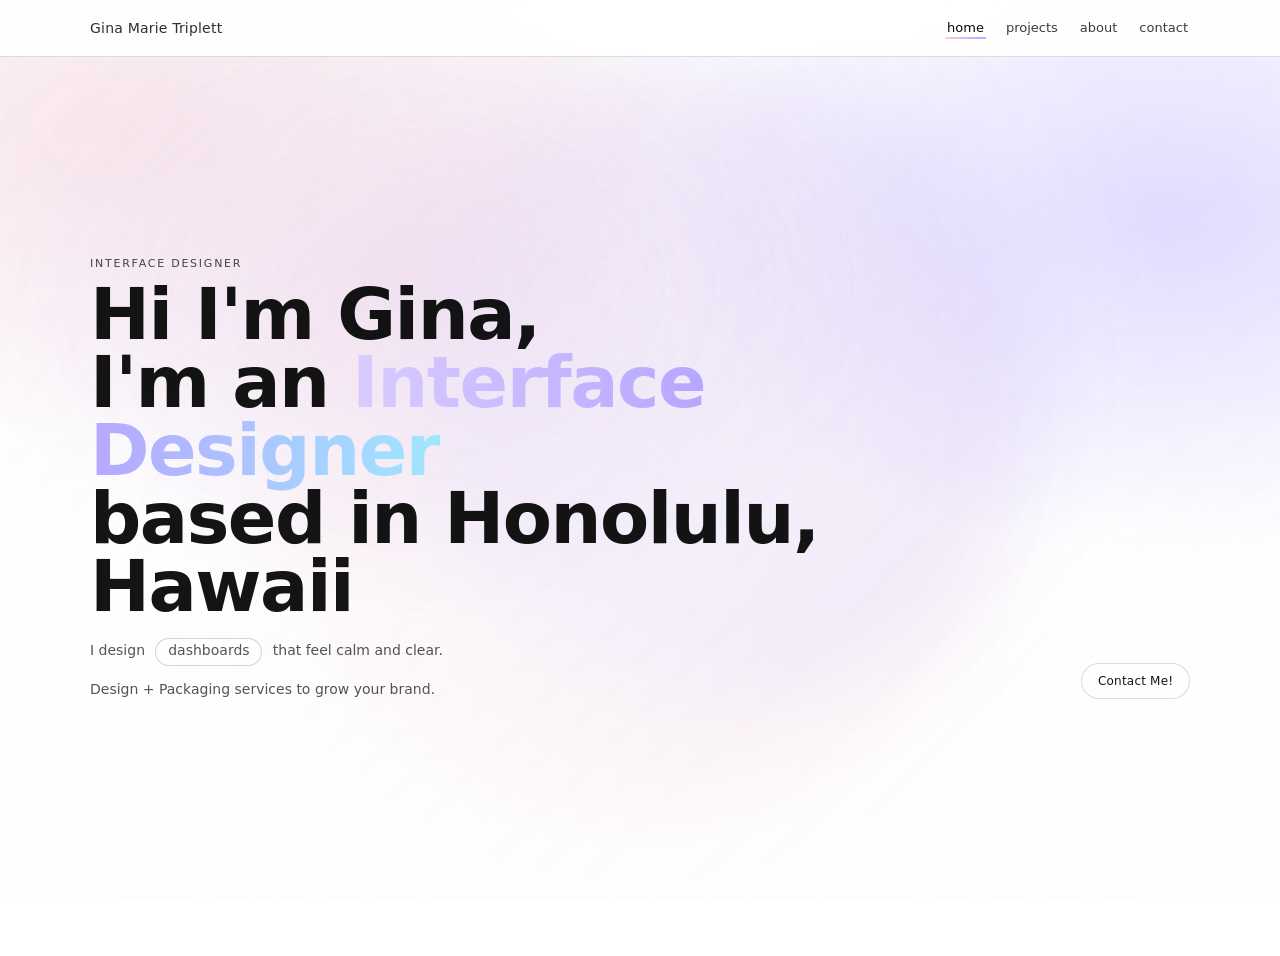
==== commit c1126f77: "fixed rotator and active state nav" ====
--- a/index.html
+++ b/index.html
@@ -87,11 +87,14 @@
                         based in Honolulu, Hawaii
                     </h1>
 
+                    <!-- ENABLE ROTATOR -->
+                    <link rel="stylesheet" href="css/rotator.css">
                     <p class="rotator" aria-label="Rotating tagline">
                         <span>I design</span>
                         <span class="rotator-word" id="rotWord">interfaces</span>
                         <span>that feel calm and clear.</span>
                     </p>
+                    <script src="js/rotator.js"></script>
 
                     <p class="lead">Design + Packaging services to grow your brand.</p>
                 </div>
@@ -273,6 +276,8 @@
     <link rel="stylesheet" href="css/scrolltriggers.css">
     <script src="js/scrolltriggers.js"></script>
 
+
+
     
 </body>
 
--- a/css/style.css
+++ b/css/style.css
@@ -342,29 +342,6 @@
     will-change: transform;
 }
 
-.rotator {
-    margin: 18px 0 0;
-    font-size: 14px;
-    color: rgba(11, 11, 11, .7);
-}
-
-.rotator-word {
-    display: inline-block;
-    padding: 4px 8px 6px 8px;
-    border-radius: 999px;
-    border: 1px solid rgba(11, 11, 11, .18);
-    background: rgba(255, 255, 255, .45);
-    margin: 0 6px;
-    min-width: 12ch;
-    text-align: center;
-    transition: opacity .25s ease, transform .25s ease;
-    line-height: 1.1;
-}
-
-.rotator-word.fade {
-    opacity: 0;
-    transform: translateY(4px);
-}
 
 /* =========================================================
    07) PROJECTS
--- a/css/rotator.css
+++ b/css/rotator.css
@@ -0,0 +1,23 @@
+.rotator {
+    margin: 18px 0 0;
+    font-size: 14px;
+    color: rgba(11, 11, 11, .7);
+}
+
+.rotator-word {
+    display: inline-block;
+    padding: 4px 8px 6px 8px;
+    border-radius: 999px;
+    border: 1px solid rgba(11, 11, 11, .18);
+    background: rgba(255, 255, 255, .45);
+    margin: 0 6px;
+    min-width: 12ch;
+    text-align: center;
+    transition: opacity .25s ease, transform .25s ease;
+    line-height: 1.1;
+}
+
+.rotator-word.fade {
+    opacity: 0;
+    transform: translateY(4px);
+}
